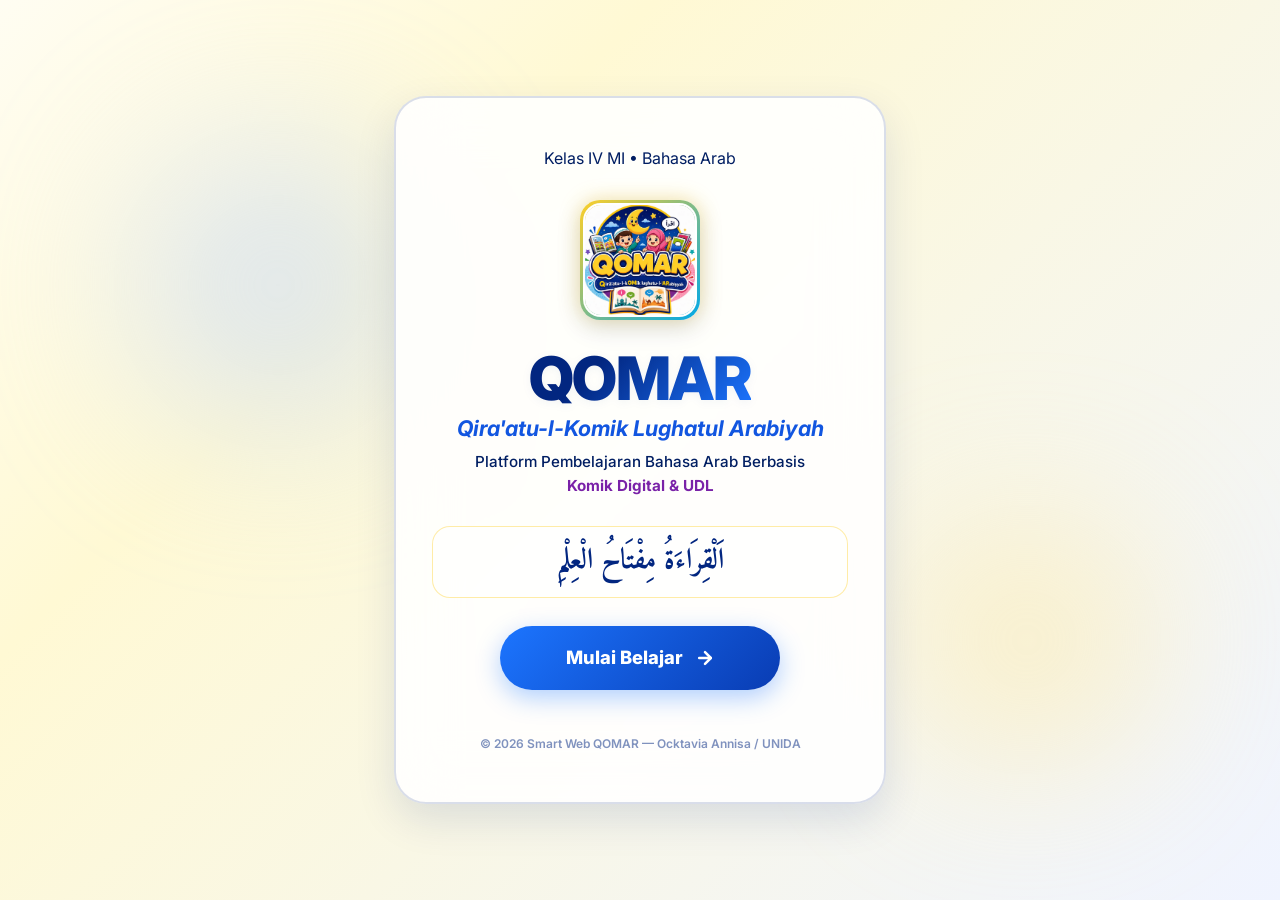
==== index.html @ 44552ad8 "Initial commit of QOMAR learning platform" ====
<!DOCTYPE html>
<html lang="id">
<head>
    <meta charset="UTF-8">
    <meta name="viewport" content="width=device-width, initial-scale=1.0">
    <title>QOMAR - Pembelajaran Bahasa Arab Berbasis Komik Digital</title>
    <meta name="description" content="QOMAR (Qira'atu-l-Komik Lughatul Arabiyah) adalah platform pembelajaran Bahasa Arab berbasis komik digital interaktif untuk siswa kelas IV Madrasah Ibtidaiyah (MI) dengan pendekatan Universal Design for Learning (UDL).">
    
    <!-- Google Fonts: Inter (Latin) & Amiri (Arabic) -->
    <link rel="preconnect" href="https://fonts.googleapis.com">
    <link rel="preconnect" href="https://fonts.gstatic.com" crossorigin>
    <link href="https://fonts.googleapis.com/css2?family=Amiri:ital,wght@0,400;0,700;1,400;1,700&family=Inter:wght@300;400;500;600;700;800&display=swap" rel="stylesheet">

    <!-- Link CSS Utama -->
    <link rel="stylesheet" href="css/common.css">
    <link rel="stylesheet" href="css/welcome.css">
</head>
<body class="bg-pattern welcome-body">

    <!-- Animated Background Blobs -->
    <div class="welcome-blob welcome-blob-1" aria-hidden="true"></div>
    <div class="welcome-blob welcome-blob-2" aria-hidden="true"></div>
    <div class="welcome-blob welcome-blob-3" aria-hidden="true"></div>

    <main class="welcome-container">
        <header id="welcome-card" class="welcome-card glass-card-strong animate-fade-in-up">
            
            <!-- Top Badge -->
            <div class="top-badge-container animate-fade-in">
                <span class="top-badge">Kelas IV MI • Bahasa Arab</span>
            </div>

            <!-- Floating Logo Ring -->
            <div id="logo-outer" class="welcome-logo-outer">
                <div class="welcome-logo-inner">
                    <img src="Public/Image/logo.webp" alt="Logo QOMAR" class="welcome-logo-img">
                </div>
            </div>

            <!-- Welcome Header Info -->
            <div class="welcome-header">
                <h1 class="welcome-title-large">QOMAR</h1>
                <h2 class="welcome-subtitle-large">Qira'atu-l-Komik Lughatul Arabiyah</h2>
                <p class="welcome-desc-large">Platform Pembelajaran Bahasa Arab Berbasis <span>Komik Digital & UDL</span></p>
            </div>

            <!-- Arabic Motto Card -->
            <div class="welcome-motto">
                <div class="welcome-arabic-quote" lang="ar">اَلْقِرَاءَةُ مِفْتَاحُ الْعِلْمِ</div>
            </div>

            <!-- Enter CTA Button -->
            <div class="welcome-action-area">
                <a href="Public/Page/dashboard.html" id="btn-start-learning" class="welcome-btn">
                    <span>Mulai Belajar</span>
                    <svg class="welcome-btn-icon" viewBox="0 0 24 24" fill="none" stroke="currentColor" stroke-width="3" stroke-linecap="round" stroke-linejoin="round">
                        <line x1="5" y1="12" x2="19" y2="12"></line>
                        <polyline points="12 5 19 12 12 19"></polyline>
                    </svg>
                </a>
            </div>

            <!-- Footer Badge -->
            <footer class="welcome-footer-info">
                &copy; 2026 Smart Web QOMAR — Ocktavia Annisa / UNIDA
            </footer>
        </header>
    </main>

    <!-- UDL Settings persistence synchronizer -->
    <script>
        document.addEventListener('DOMContentLoaded', () => {
            // Sinkronisasi UDL preference secara global agar halaman pembuka menyesuaikan pilihan user
            const scale = localStorage.getItem('fontScale') || '100';
            const savedDyslexia = localStorage.getItem('dyslexiaMode');
            
            document.documentElement.className = `font-scale-${scale}`;
            if (savedDyslexia === 'true') {
                document.body.classList.add('dyslexia-mode');
            }
        });
    </script>
</body>
</html>
---- css/common.css ----
/* ==========================================================================
   Core Design System & Shared Styles (common.css) - QOMAR Project
   ========================================================================== */

:root {
  /* ===== Color Palette: Extracted from QOMAR Logo ===== */
  --color-cream-50: #FFFDF2;
  --color-cream-100: #FFF9D4;
  --color-cream-200: #FFEAA2;
  --color-cream-300: #FAD15B;
  --color-cream-400: #E6B525;

  --color-blue-50: #F0F4FF;
  --color-blue-100: #E5EEFF;
  --color-blue-200: #C1D5FE;
  --color-blue-300: #8EB3FD;
  --color-blue-400: #00A8E8;
  --color-blue-500: #1C75FF;
  --color-blue-600: #1256E0;
  --color-blue-700: #093CB3;
  --color-blue-800: #022680; /* Logo Deep Blue */
  --color-blue-900: #011E62; /* Very Dark Blue for text */

  /* Logo accents */
  --color-pink-500: #E2528C; /* Hijab Pink */
  --color-teal-500: #139C80; /* Shirt Teal */
  --color-purple-500: #7A22A8; /* Ornate Purple */
  --color-gold-400: #FFCF27; /* Title Yellow */

  --color-green-400: #4CAF50;
  --color-green-500: #388E3C;
  --color-red-400: #EF5350;
  --color-red-500: #D32F2F;

  /* ===== Fonts ===== */
  --font-sans: 'Inter', system-ui, -apple-system, sans-serif;
  --font-arabic: 'Amiri', "Traditional Arabic", serif;
  --font-dyslexia: "OpenDyslexic", "Comic Sans MS", sans-serif;

  /* ===== Shadows & Spacing ===== */
  --shadow-soft: 0 2px 15px rgba(2, 38, 128, 0.08);
  --shadow-card: 0 4px 24px rgba(2, 38, 128, 0.12);
  --shadow-elevated: 0 8px 40px rgba(2, 38, 128, 0.16);
  --shadow-glow: 0 0 20px rgba(255, 207, 39, 0.4);
  
  --radius-xl: 1rem;
  --radius-2xl: 1.25rem;
  --radius-3xl: 1.5rem;
  
  --ease-spring: cubic-bezier(0.34, 1.56, 0.64, 1);
}

/* @font-face for OpenDyslexic (copied to Public/fonts/) */
@font-face {
  font-family: 'OpenDyslexic';
  src: url('../Public/fonts/OpenDyslexic-Regular.woff2') format('woff2'),
       url('../Public/fonts/OpenDyslexic-Regular.woff') format('woff');
  font-weight: normal;
  font-style: normal;
}

/* ===== Base Styles ===== */
* {
  box-sizing: border-box;
  margin: 0;
  padding: 0;
}

body {
  font-family: var(--font-sans);
  background: linear-gradient(135deg, var(--color-cream-50) 0%, var(--color-cream-100) 50%, var(--color-blue-50) 100%);
  color: var(--color-blue-900);
  min-height: 100vh;
  line-height: 1.6;
  display: flex;
  flex-direction: column;
}

/* Base class for decorative pattern in background */
.bg-pattern {
  background-image:
    radial-gradient(circle at 20% 80%, rgba(18, 86, 224, 0.04) 0%, transparent 50%),
    radial-gradient(circle at 80% 20%, rgba(255, 207, 39, 0.06) 0%, transparent 50%);
  background-attachment: fixed;
}

.container {
  max-width: 1200px;
  margin: 0 auto;
  padding: 0 1rem;
}

/* ===== Glassmorphism Cards ===== */
.glass-card {
  background: rgba(255, 255, 255, 0.75);
  backdrop-filter: blur(20px);
  -webkit-backdrop-filter: blur(20px);
  border: 2.5px solid rgba(2, 38, 128, 0.15);
  box-shadow: var(--shadow-card);
}

.glass-card-strong {
  background: rgba(255, 255, 255, 0.88);
  backdrop-filter: blur(30px);
  -webkit-backdrop-filter: blur(30px);
  border: 2.5px solid rgba(2, 38, 128, 0.25);
  box-shadow: var(--shadow-elevated);
}

/* ===== Accessibility Font Zoom Helpers ===== */
.font-scale-100 .slide-card-container { font-size: 100% !important; }
.font-scale-110 .slide-card-container { font-size: 110% !important; }
.font-scale-120 .slide-card-container { font-size: 120% !important; }
.font-scale-130 .slide-card-container { font-size: 130% !important; }
.font-scale-140 .slide-card-container { font-size: 140% !important; }
.font-scale-150 .slide-card-container { font-size: 150% !important; }
.font-scale-160 .slide-card-container { font-size: 160% !important; }

/* Font size overrides for arabic text when scaled */
.font-scale-100 .block-arabic { font-size: 1.5em; }
.font-scale-110 .block-arabic { font-size: 1.55em; }
.font-scale-120 .block-arabic { font-size: 1.6em; }
.font-scale-130 .block-arabic { font-size: 1.65em; }
.font-scale-140 .block-arabic { font-size: 1.7em; }
.font-scale-150 .block-arabic { font-size: 1.75em; }
.font-scale-160 .block-arabic { font-size: 1.8em; }

/* ===== Dyslexia Mode Overrides ===== */
body.dyslexia-mode {
  font-family: var(--font-dyslexia) !important;
  letter-spacing: 0.05em;
  word-spacing: 0.12em;
}

body.dyslexia-mode * {
  font-family: inherit !important;
  line-height: 1.8 !important;
}

body.dyslexia-mode [lang="ar"],
body.dyslexia-mode .arabic-text {
  font-family: var(--font-arabic) !important;
}

/* ===== CSS Keyframes Animations ===== */
@keyframes fadeIn {
  from { opacity: 0; }
  to { opacity: 1; }
}

@keyframes slideInRight {
  from {
    opacity: 0;
    transform: translateX(20px);
  }
  to {
    opacity: 1;
    transform: translateX(0);
  }
}

@keyframes slideInLeft {
  from {
    opacity: 0;
    transform: translateX(-20px);
  }
  to {
    opacity: 1;
    transform: translateX(0);
  }
}

@keyframes float {
  0%, 100% { transform: translateY(0); }
  50% { transform: translateY(-8px); }
}

@keyframes pulse-soft {
  0%, 100% { opacity: 1; }
  50% { opacity: 0.65; }
}

@keyframes fade-in-up {
  from {
    opacity: 0;
    transform: translateY(12px);
  }
  to {
    opacity: 1;
    transform: translateY(0);
  }
}

@keyframes pulseGlow {
  0% { box-shadow: 0 0 0 0 rgba(2, 38, 128, 0.3); }
  70% { box-shadow: 0 0 0 10px rgba(2, 38, 128, 0); }
  100% { box-shadow: 0 0 0 0 rgba(2, 38, 128, 0); }
}

@keyframes fadeInUp {
  from {
    opacity: 0;
    transform: translateY(20px);
  }
  to {
    opacity: 1;
    transform: translateY(0);
  }
}

@keyframes popoverShow {
  from {
    opacity: 0;
    transform: scale(0.9) translateY(-10px);
  }
  to {
    opacity: 1;
    transform: scale(1) translateY(0);
  }
}

/* Animation classes */
.animate-fade-in {
  animation: fadeIn 0.4s ease-out both;
}

.animate-slide-right {
  animation: slideInRight 0.4s ease-out both;
}

.animate-slide-left {
  animation: slideInLeft 0.4s ease-out both;
}

.animate-float {
  animation: float 2.5s ease-in-out infinite;
}

.animate-pulse-soft {
  animation: pulse-soft 2s ease-in-out infinite;
}

.animate-fade-in-up {
  animation: fade-in-up 0.5s ease-out both;
}

.animate-pulse-glow {
  animation: pulseGlow 2s infinite;
}

/* ===== Shared Navigation Elements ===== */
.back-link {
  display: flex;
  align-items: center;
  gap: 0.375rem;
  color: var(--color-blue-500);
  text-decoration: none;
  font-size: 0.875rem;
  font-weight: 600;
  transition: color 0.2s, transform 0.2s;
}

.back-link:hover {
  color: var(--color-blue-700);
  transform: translateX(-2px);
}

.chevron-icon {
  width: 1.25rem;
  height: 1.25rem;
  flex-shrink: 0;
}
---- css/welcome.css ----
/* ==========================================================================
   Welcome Screen Styles (welcome.css) - QOMAR Project
   ========================================================================== */

.welcome-body {
  background: linear-gradient(135deg, var(--color-cream-50) 0%, var(--color-cream-100) 30%, var(--color-blue-50) 100%);
  min-height: 100vh;
  display: flex;
  align-items: center;
  justify-content: center;
  overflow-x: hidden;
  position: relative;
}

/* Background Animated Blobs for Premium Depth */
.welcome-blob {
  position: absolute;
  border-radius: 50%;
  filter: blur(80px);
  z-index: 1;
  opacity: 0.5;
  animation: blob-float 10s ease-in-out infinite alternate;
}

.welcome-blob-1 {
  width: 300px;
  height: 300px;
  background: var(--color-blue-200);
  top: 15%;
  left: 10%;
  animation-delay: 0s;
}

.welcome-blob-2 {
  width: 250px;
  height: 250px;
  background: var(--color-cream-200);
  bottom: 15%;
  right: 10%;
  animation-delay: 2s;
}

.welcome-blob-3 {
  width: 200px;
  height: 200px;
  background: var(--color-pink-50);
  top: 60%;
  left: 75%;
  animation-delay: 4s;
}

@keyframes blob-float {
  0% {
    transform: translate(0, 0) scale(1);
  }
  100% {
    transform: translate(30px, -40px) scale(1.15);
  }
}

/* Main Container */
.welcome-container {
  position: relative;
  z-index: 10;
  width: 100%;
  max-width: 540px;
  padding: 1.5rem;
  box-sizing: border-box;
}

/* Glassmorphic Welcome Card */
.welcome-card {
  padding: 3rem 2.25rem;
  border-radius: 32px;
  text-align: center;
  display: flex;
  flex-direction: column;
  align-items: center;
  gap: 1.75rem;
  border: 2px solid rgba(2, 38, 128, 0.15);
  box-shadow: 0 16px 40px rgba(2, 38, 128, 0.12);
  transition: transform 0.4s var(--ease-spring), box-shadow 0.4s;
}

.welcome-card:hover {
  transform: translateY(-4px);
  box-shadow: 0 24px 48px rgba(2, 38, 128, 0.16);
  border-color: rgba(2, 38, 128, 0.25);
}

/* Floating Logo Ring */
.welcome-logo-outer {
  width: 120px;
  height: 120px;
  border-radius: 20px;
  background: linear-gradient(135deg, var(--color-gold-400) 0%, var(--color-blue-400) 100%);
  padding: 3px;
  box-shadow: 0 8px 24px rgba(2, 38, 128, 0.15), var(--shadow-glow);
  display: flex;
  align-items: center;
  justify-content: center;
  position: relative;
  animation: logo-wiggle 6s ease-in-out infinite alternate;
}

.welcome-logo-inner {
  width: 100%;
  height: 100%;
  border-radius: 18px;
  background: white;
  overflow: hidden;
  display: flex;
  align-items: center;
  justify-content: center;
  border: 2px solid white;
}

.welcome-logo-img {
  width: 105%;
  height: 105%;
  object-fit: cover;
}

@keyframes logo-wiggle {
  0% {
    transform: translateY(0) rotate(0deg);
  }
  50% {
    transform: translateY(-8px) rotate(3deg);
  }
  100% {
    transform: translateY(2px) rotate(-3deg);
  }
}

/* Header Text */
.welcome-header {
  display: flex;
  flex-direction: column;
  align-items: center;
  gap: 0.5rem;
}

.welcome-title-large {
  font-size: 3.75rem;
  font-weight: 850;
  color: var(--color-blue-800);
  letter-spacing: -1.5px;
  line-height: 1;
  margin: 0;
  background: linear-gradient(135deg, var(--color-blue-800) 30%, var(--color-blue-500) 100%);
  -webkit-background-clip: text;
  -webkit-text-fill-color: transparent;
  filter: drop-shadow(0 2px 4px rgba(2, 38, 128, 0.05));
}

.welcome-subtitle-large {
  font-size: 1.35rem;
  font-weight: 700;
  color: var(--color-blue-600);
  font-style: italic;
  line-height: 1.2;
  margin: 0;
}

.welcome-desc-large {
  font-size: 0.95rem;
  color: var(--color-blue-900);
  font-weight: 500;
  margin: 0;
  max-width: 360px;
}

.welcome-desc-large span {
  font-weight: 700;
  color: var(--color-purple-500);
}

/* Motto / Quote */
.welcome-motto {
  width: 100%;
  padding: 1rem;
  background: rgba(255, 255, 255, 0.5);
  border-radius: 18px;
  border: 1px solid rgba(255, 207, 39, 0.4);
}

.welcome-arabic-quote {
  font-family: var(--font-arabic);
  font-size: 1.8rem;
  font-weight: 700;
  color: var(--color-blue-800);
  direction: rtl;
  line-height: 1.3;
}

/* CTA Button */
.welcome-action-area {
  width: 100%;
  display: flex;
  flex-direction: column;
  align-items: center;
}

.welcome-btn {
  display: inline-flex;
  align-items: center;
  justify-content: center;
  gap: 0.75rem;
  width: 100%;
  max-width: 280px;
  padding: 1.1rem 2.25rem;
  background: linear-gradient(135deg, var(--color-blue-500) 0%, var(--color-blue-700) 100%);
  color: white;
  text-decoration: none;
  font-size: 1.15rem;
  font-weight: 800;
  border-radius: 50px;
  box-shadow: 0 8px 24px rgba(28, 117, 255, 0.35);
  transition: all 0.3s var(--ease-spring);
  position: relative;
  overflow: hidden;
  border: none;
  cursor: pointer;
}

.welcome-btn::before {
  content: '';
  position: absolute;
  top: 0;
  left: 0;
  width: 100%;
  height: 100%;
  background: linear-gradient(to right, transparent, rgba(255, 255, 255, 0.2), transparent);
  transform: translateX(-100%);
  transition: transform 0.6s ease;
}

.welcome-btn:hover {
  transform: translateY(-4px) scale(1.03);
  box-shadow: 0 12px 30px rgba(28, 117, 255, 0.5), var(--shadow-glow);
}

.welcome-btn:hover::before {
  transform: translateX(100%);
}

.welcome-btn:active {
  transform: translateY(-1px) scale(1.01);
  box-shadow: 0 6px 16px rgba(28, 117, 255, 0.35);
}

.welcome-btn-icon {
  width: 20px;
  height: 20px;
  transition: transform 0.3s var(--ease-spring);
}

.welcome-btn:hover .welcome-btn-icon {
  transform: translateX(5px);
}

/* Footer Section inside welcome container */
.welcome-footer-info {
  margin-top: 1rem;
  font-size: 0.75rem;
  color: rgba(2, 38, 128, 0.5);
  font-weight: 600;
}

/* Responsive adjustment */
@media (max-width: 480px) {
  .welcome-card {
    padding: 2.5rem 1.5rem;
    gap: 1.5rem;
  }
  .welcome-title-large {
    font-size: 3rem;
  }
  .welcome-subtitle-large {
    font-size: 1.15rem;
  }
  .welcome-arabic-quote {
    font-size: 1.5rem;
  }
}
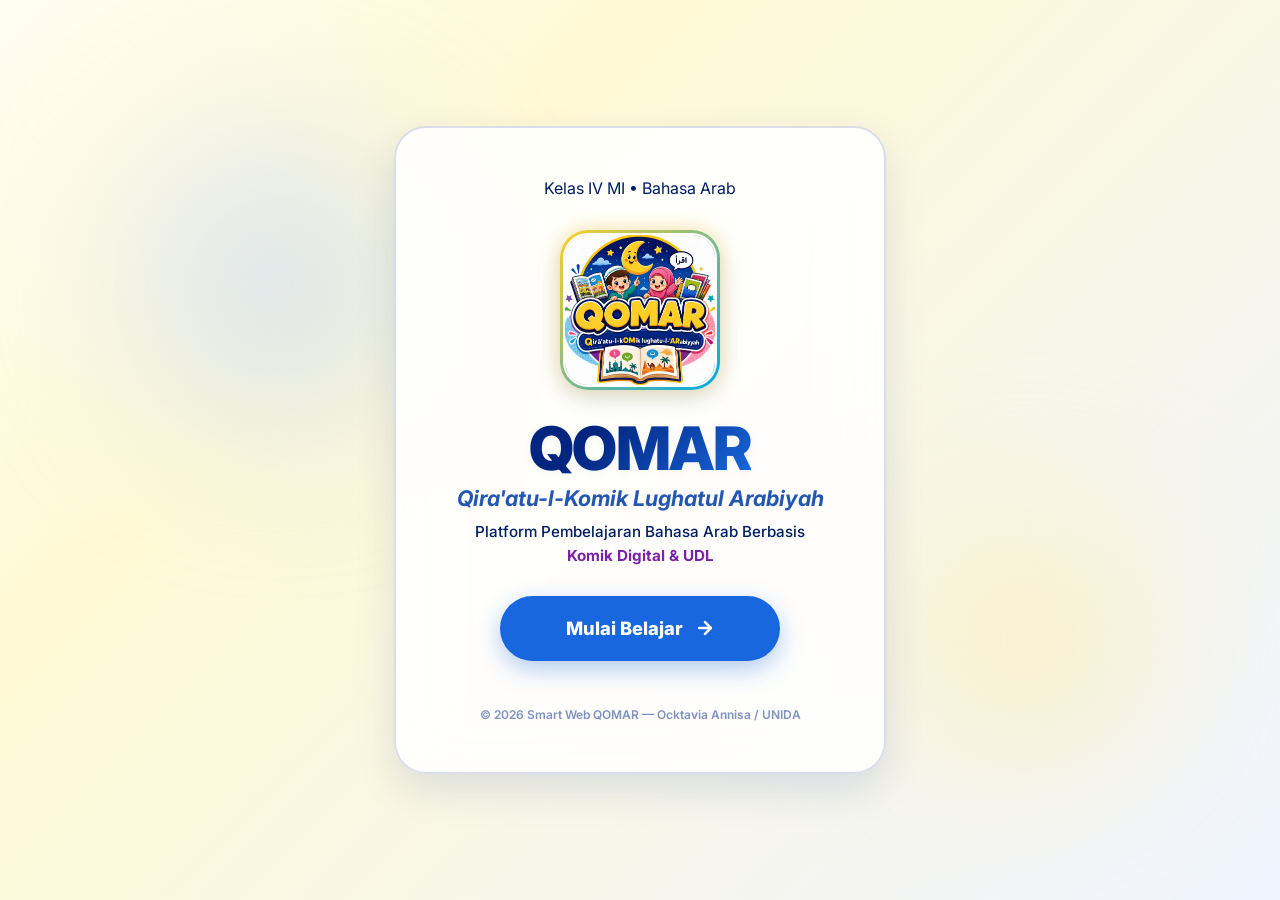
==== commit a57153eb: "Menghapus teks Arab motto dari halaman welcome" ====
--- a/index.html
+++ b/index.html
@@ -1,20 +1,25 @@
 <!DOCTYPE html>
 <html lang="id">
+
 <head>
     <meta charset="UTF-8">
     <meta name="viewport" content="width=device-width, initial-scale=1.0">
     <title>QOMAR - Pembelajaran Bahasa Arab Berbasis Komik Digital</title>
-    <meta name="description" content="QOMAR (Qira'atu-l-Komik Lughatul Arabiyah) adalah platform pembelajaran Bahasa Arab berbasis komik digital interaktif untuk siswa kelas IV Madrasah Ibtidaiyah (MI) dengan pendekatan Universal Design for Learning (UDL).">
-    
+    <meta name="description"
+        content="QOMAR (Qira'atu-l-Komik Lughatul Arabiyah) adalah platform pembelajaran Bahasa Arab berbasis komik digital interaktif untuk siswa kelas IV Madrasah Ibtidaiyah (MI) dengan pendekatan Universal Design for Learning (UDL).">
+
     <!-- Google Fonts: Inter (Latin) & Amiri (Arabic) -->
     <link rel="preconnect" href="https://fonts.googleapis.com">
     <link rel="preconnect" href="https://fonts.gstatic.com" crossorigin>
-    <link href="https://fonts.googleapis.com/css2?family=Amiri:ital,wght@0,400;0,700;1,400;1,700&family=Inter:wght@300;400;500;600;700;800&display=swap" rel="stylesheet">
+    <link
+        href="https://fonts.googleapis.com/css2?family=Amiri:ital,wght@0,400;0,700;1,400;1,700&family=Inter:wght@300;400;500;600;700;800&display=swap"
+        rel="stylesheet">
 
     <!-- Link CSS Utama -->
     <link rel="stylesheet" href="css/common.css">
     <link rel="stylesheet" href="css/welcome.css">
 </head>
+
 <body class="bg-pattern welcome-body">
 
     <!-- Animated Background Blobs -->
@@ -24,7 +29,7 @@
 
     <main class="welcome-container">
         <header id="welcome-card" class="welcome-card glass-card-strong animate-fade-in-up">
-            
+
             <!-- Top Badge -->
             <div class="top-badge-container animate-fade-in">
                 <span class="top-badge">Kelas IV MI • Bahasa Arab</span>
@@ -41,19 +46,16 @@
             <div class="welcome-header">
                 <h1 class="welcome-title-large">QOMAR</h1>
                 <h2 class="welcome-subtitle-large">Qira'atu-l-Komik Lughatul Arabiyah</h2>
-                <p class="welcome-desc-large">Platform Pembelajaran Bahasa Arab Berbasis <span>Komik Digital & UDL</span></p>
-            </div>
-
-            <!-- Arabic Motto Card -->
-            <div class="welcome-motto">
-                <div class="welcome-arabic-quote" lang="ar">اَلْقِرَاءَةُ مِفْتَاحُ الْعِلْمِ</div>
+                <p class="welcome-desc-large">Platform Pembelajaran Bahasa Arab Berbasis <span>Komik Digital &
+                        UDL</span></p>
             </div>
 
             <!-- Enter CTA Button -->
             <div class="welcome-action-area">
                 <a href="Public/Page/dashboard.html" id="btn-start-learning" class="welcome-btn">
                     <span>Mulai Belajar</span>
-                    <svg class="welcome-btn-icon" viewBox="0 0 24 24" fill="none" stroke="currentColor" stroke-width="3" stroke-linecap="round" stroke-linejoin="round">
+                    <svg class="welcome-btn-icon" viewBox="0 0 24 24" fill="none" stroke="currentColor" stroke-width="3"
+                        stroke-linecap="round" stroke-linejoin="round">
                         <line x1="5" y1="12" x2="19" y2="12"></line>
                         <polyline points="12 5 19 12 12 19"></polyline>
                     </svg>
@@ -73,7 +75,7 @@
             // Sinkronisasi UDL preference secara global agar halaman pembuka menyesuaikan pilihan user
             const scale = localStorage.getItem('fontScale') || '100';
             const savedDyslexia = localStorage.getItem('dyslexiaMode');
-            
+
             document.documentElement.className = `font-scale-${scale}`;
             if (savedDyslexia === 'true') {
                 document.body.classList.add('dyslexia-mode');
@@ -81,4 +83,5 @@
         });
     </script>
 </body>
-</html>
+
+</html>
--- a/css/common.css
+++ b/css/common.css
@@ -15,17 +15,23 @@
   --color-blue-200: #C1D5FE;
   --color-blue-300: #8EB3FD;
   --color-blue-400: #00A8E8;
-  --color-blue-500: #1C75FF;
-  --color-blue-600: #1256E0;
-  --color-blue-700: #093CB3;
-  --color-blue-800: #022680; /* Logo Deep Blue */
-  --color-blue-900: #011E62; /* Very Dark Blue for text */
+  --color-blue-500: #1967de;
+  --color-blue-600: #2457b3;
+  --color-blue-700: #1a4da6;
+  --color-blue-800: #022680;
+  /* Logo Deep Blue */
+  --color-blue-900: #011E62;
+  /* Very Dark Blue for text */
 
   /* Logo accents */
-  --color-pink-500: #E2528C; /* Hijab Pink */
-  --color-teal-500: #139C80; /* Shirt Teal */
-  --color-purple-500: #7A22A8; /* Ornate Purple */
-  --color-gold-400: #FFCF27; /* Title Yellow */
+  --color-pink-500: #E2528C;
+  /* Hijab Pink */
+  --color-teal-500: #139C80;
+  /* Shirt Teal */
+  --color-purple-500: #7A22A8;
+  /* Ornate Purple */
+  --color-gold-400: #FFCF27;
+  /* Title Yellow */
 
   --color-green-400: #4CAF50;
   --color-green-500: #388E3C;
@@ -42,11 +48,11 @@
   --shadow-card: 0 4px 24px rgba(2, 38, 128, 0.12);
   --shadow-elevated: 0 8px 40px rgba(2, 38, 128, 0.16);
   --shadow-glow: 0 0 20px rgba(255, 207, 39, 0.4);
-  
+
   --radius-xl: 1rem;
   --radius-2xl: 1.25rem;
   --radius-3xl: 1.5rem;
-  
+
   --ease-spring: cubic-bezier(0.34, 1.56, 0.64, 1);
 }
 
@@ -54,12 +60,16 @@
 @font-face {
   font-family: 'OpenDyslexic';
   src: url('../Public/fonts/OpenDyslexic-Regular.woff2') format('woff2'),
-       url('../Public/fonts/OpenDyslexic-Regular.woff') format('woff');
+    url('../Public/fonts/OpenDyslexic-Regular.woff') format('woff');
   font-weight: normal;
   font-style: normal;
 }
 
 /* ===== Base Styles ===== */
+[lang="ar"], .arabic-text {
+  font-family: var(--font-arabic);
+}
+
 * {
   box-sizing: border-box;
   margin: 0;
@@ -108,22 +118,62 @@
 }
 
 /* ===== Accessibility Font Zoom Helpers ===== */
-.font-scale-100 .slide-card-container { font-size: 100% !important; }
-.font-scale-110 .slide-card-container { font-size: 110% !important; }
-.font-scale-120 .slide-card-container { font-size: 120% !important; }
-.font-scale-130 .slide-card-container { font-size: 130% !important; }
-.font-scale-140 .slide-card-container { font-size: 140% !important; }
-.font-scale-150 .slide-card-container { font-size: 150% !important; }
-.font-scale-160 .slide-card-container { font-size: 160% !important; }
+.font-scale-100 .slide-card-container {
+  font-size: 100% !important;
+}
+
+.font-scale-110 .slide-card-container {
+  font-size: 110% !important;
+}
+
+.font-scale-120 .slide-card-container {
+  font-size: 120% !important;
+}
+
+.font-scale-130 .slide-card-container {
+  font-size: 130% !important;
+}
+
+.font-scale-140 .slide-card-container {
+  font-size: 140% !important;
+}
+
+.font-scale-150 .slide-card-container {
+  font-size: 150% !important;
+}
+
+.font-scale-160 .slide-card-container {
+  font-size: 160% !important;
+}
 
 /* Font size overrides for arabic text when scaled */
-.font-scale-100 .block-arabic { font-size: 1.5em; }
-.font-scale-110 .block-arabic { font-size: 1.55em; }
-.font-scale-120 .block-arabic { font-size: 1.6em; }
-.font-scale-130 .block-arabic { font-size: 1.65em; }
-.font-scale-140 .block-arabic { font-size: 1.7em; }
-.font-scale-150 .block-arabic { font-size: 1.75em; }
-.font-scale-160 .block-arabic { font-size: 1.8em; }
+.font-scale-100 .block-arabic {
+  font-size: 1.5em;
+}
+
+.font-scale-110 .block-arabic {
+  font-size: 1.55em;
+}
+
+.font-scale-120 .block-arabic {
+  font-size: 1.6em;
+}
+
+.font-scale-130 .block-arabic {
+  font-size: 1.65em;
+}
+
+.font-scale-140 .block-arabic {
+  font-size: 1.7em;
+}
+
+.font-scale-150 .block-arabic {
+  font-size: 1.75em;
+}
+
+.font-scale-160 .block-arabic {
+  font-size: 1.8em;
+}
 
 /* ===== Dyslexia Mode Overrides ===== */
 body.dyslexia-mode {
@@ -144,8 +194,13 @@
 
 /* ===== CSS Keyframes Animations ===== */
 @keyframes fadeIn {
-  from { opacity: 0; }
-  to { opacity: 1; }
+  from {
+    opacity: 0;
+  }
+
+  to {
+    opacity: 1;
+  }
 }
 
 @keyframes slideInRight {
@@ -153,6 +208,7 @@
     opacity: 0;
     transform: translateX(20px);
   }
+
   to {
     opacity: 1;
     transform: translateX(0);
@@ -164,6 +220,7 @@
     opacity: 0;
     transform: translateX(-20px);
   }
+
   to {
     opacity: 1;
     transform: translateX(0);
@@ -171,13 +228,27 @@
 }
 
 @keyframes float {
-  0%, 100% { transform: translateY(0); }
-  50% { transform: translateY(-8px); }
+
+  0%,
+  100% {
+    transform: translateY(0);
+  }
+
+  50% {
+    transform: translateY(-8px);
+  }
 }
 
 @keyframes pulse-soft {
-  0%, 100% { opacity: 1; }
-  50% { opacity: 0.65; }
+
+  0%,
+  100% {
+    opacity: 1;
+  }
+
+  50% {
+    opacity: 0.65;
+  }
 }
 
 @keyframes fade-in-up {
@@ -185,6 +256,7 @@
     opacity: 0;
     transform: translateY(12px);
   }
+
   to {
     opacity: 1;
     transform: translateY(0);
@@ -192,9 +264,17 @@
 }
 
 @keyframes pulseGlow {
-  0% { box-shadow: 0 0 0 0 rgba(2, 38, 128, 0.3); }
-  70% { box-shadow: 0 0 0 10px rgba(2, 38, 128, 0); }
-  100% { box-shadow: 0 0 0 0 rgba(2, 38, 128, 0); }
+  0% {
+    box-shadow: 0 0 0 0 rgba(2, 38, 128, 0.3);
+  }
+
+  70% {
+    box-shadow: 0 0 0 10px rgba(2, 38, 128, 0);
+  }
+
+  100% {
+    box-shadow: 0 0 0 0 rgba(2, 38, 128, 0);
+  }
 }
 
 @keyframes fadeInUp {
@@ -202,6 +282,7 @@
     opacity: 0;
     transform: translateY(20px);
   }
+
   to {
     opacity: 1;
     transform: translateY(0);
@@ -213,6 +294,7 @@
     opacity: 0;
     transform: scale(0.9) translateY(-10px);
   }
+
   to {
     opacity: 1;
     transform: scale(1) translateY(0);
@@ -270,3 +352,183 @@
   height: 1.25rem;
   flex-shrink: 0;
 }
+
+/* ===== Main Header & UDL Toolbar (Mobile First) ===== */
+.main-header {
+  position: sticky;
+  top: 0;
+  z-index: 100;
+  width: 100%;
+  padding: 0.5rem 0;
+  border-top: none;
+  border-left: none;
+  border-right: none;
+  border-radius: 0 0 var(--radius-xl) var(--radius-xl);
+  margin-bottom: 1.25rem;
+}
+
+.header-container {
+  display: flex;
+  flex-flow: row wrap;
+  align-items: center;
+  justify-content: space-between;
+  gap: 0.5rem;
+  padding: 0.25rem 0.75rem;
+}
+
+.header-left, .header-right {
+  display: flex;
+  align-items: center;
+}
+
+.header-left {
+  order: 1;
+  flex: 1 1 auto;
+  justify-content: flex-start;
+}
+
+.header-center {
+  order: 3;
+  flex: 1 0 100%; /* forces center title to wrap to a new line on small mobile */
+  display: flex;
+  justify-content: center;
+  align-items: center;
+  margin-top: 0.25rem;
+}
+
+.header-title {
+  font-family: var(--font-sans);
+  font-weight: 800;
+  font-size: 1.1rem;
+  color: var(--color-blue-800);
+  letter-spacing: 0.5px;
+}
+
+.header-right {
+  order: 2;
+  flex: 0 0 auto;
+  justify-content: flex-end;
+}
+
+/* UDL Toolbar */
+.udl-toolbar {
+  display: flex;
+  align-items: center;
+  background: rgba(2, 38, 128, 0.05);
+  border: 1px solid rgba(2, 38, 128, 0.1);
+  padding: 0.2rem 0.4rem;
+  border-radius: 50px;
+  gap: 0.35rem;
+}
+
+.udl-btn {
+  background: transparent;
+  border: none;
+  color: var(--color-blue-800);
+  font-family: var(--font-sans);
+  font-size: 0.8rem;
+  font-weight: 700;
+  width: 2rem;
+  height: 2rem;
+  border-radius: 50%;
+  display: flex;
+  align-items: center;
+  justify-content: center;
+  cursor: pointer;
+  transition: all 0.2s var(--ease-spring);
+}
+
+.udl-btn:hover {
+  background: rgba(2, 38, 128, 0.08);
+  color: var(--color-blue-600);
+  transform: scale(1.05);
+}
+
+.udl-btn:active {
+  transform: scale(0.95);
+}
+
+.zoom-indicator {
+  font-size: 0.75rem;
+  font-weight: 700;
+  color: var(--color-blue-900);
+  min-width: 2.2rem;
+  text-align: center;
+}
+
+.udl-divider {
+  width: 1px;
+  height: 1rem;
+  background: rgba(2, 38, 128, 0.15);
+}
+
+.udl-btn.dyslexia-toggle {
+  width: auto;
+  padding: 0 0.5rem;
+  border-radius: 50px;
+  font-size: 0.7rem;
+  text-transform: uppercase;
+  letter-spacing: 0.5px;
+}
+
+.udl-btn.dyslexia-toggle.active {
+  background: var(--color-pink-500);
+  color: white;
+}
+
+/* Desktop Enhancements (641px and up) */
+@media (min-width: 641px) {
+  .main-header {
+    padding: 0.75rem 0;
+    margin-bottom: 2rem;
+  }
+
+  .header-container {
+    flex-flow: row nowrap;
+    gap: 1rem;
+    padding: 0;
+  }
+
+  .header-left {
+    flex: 1;
+  }
+
+  .header-center {
+    order: 2;
+    flex: 1;
+    margin-top: 0;
+  }
+
+  .header-title {
+    font-size: 1.25rem;
+  }
+
+  .header-right {
+    flex: 1;
+  }
+
+  .udl-toolbar {
+    padding: 0.25rem 0.5rem;
+    gap: 0.5rem;
+  }
+
+  .udl-btn {
+    width: 2.25rem;
+    height: 2.25rem;
+    font-size: 0.875rem;
+  }
+
+  .zoom-indicator {
+    font-size: 0.8rem;
+    min-width: 2.5rem;
+  }
+
+  .udl-divider {
+    height: 1.25rem;
+  }
+
+  .udl-btn.dyslexia-toggle {
+    padding: 0 0.75rem;
+    font-size: 0.75rem;
+  }
+}
--- a/css/welcome.css
+++ b/css/welcome.css
@@ -90,9 +90,9 @@
 
 /* Floating Logo Ring */
 .welcome-logo-outer {
-  width: 120px;
-  height: 120px;
-  border-radius: 20px;
+  width: 160px;
+  height: 160px;
+  border-radius: 28px;
   background: linear-gradient(135deg, var(--color-gold-400) 0%, var(--color-blue-400) 100%);
   padding: 3px;
   box-shadow: 0 8px 24px rgba(2, 38, 128, 0.15), var(--shadow-glow);
@@ -100,13 +100,12 @@
   align-items: center;
   justify-content: center;
   position: relative;
-  animation: logo-wiggle 6s ease-in-out infinite alternate;
 }
 
 .welcome-logo-inner {
   width: 100%;
   height: 100%;
-  border-radius: 18px;
+  border-radius: 25px;
   background: white;
   overflow: hidden;
   display: flex;
@@ -121,17 +120,6 @@
   object-fit: cover;
 }
 
-@keyframes logo-wiggle {
-  0% {
-    transform: translateY(0) rotate(0deg);
-  }
-  50% {
-    transform: translateY(-8px) rotate(3deg);
-  }
-  100% {
-    transform: translateY(2px) rotate(-3deg);
-  }
-}
 
 /* Header Text */
 .welcome-header {
@@ -150,6 +138,7 @@
   margin: 0;
   background: linear-gradient(135deg, var(--color-blue-800) 30%, var(--color-blue-500) 100%);
   -webkit-background-clip: text;
+  background-clip: text;
   -webkit-text-fill-color: transparent;
   filter: drop-shadow(0 2px 4px rgba(2, 38, 128, 0.05));
 }
@@ -210,13 +199,13 @@
   width: 100%;
   max-width: 280px;
   padding: 1.1rem 2.25rem;
-  background: linear-gradient(135deg, var(--color-blue-500) 0%, var(--color-blue-700) 100%);
+  background: var(--color-blue-500);
   color: white;
   text-decoration: none;
   font-size: 1.15rem;
   font-weight: 800;
   border-radius: 50px;
-  box-shadow: 0 8px 24px rgba(28, 117, 255, 0.35);
+  box-shadow: 0 8px 24px rgba(25, 103, 222, 0.35);
   transition: all 0.3s var(--ease-spring);
   position: relative;
   overflow: hidden;
@@ -238,7 +227,8 @@
 
 .welcome-btn:hover {
   transform: translateY(-4px) scale(1.03);
-  box-shadow: 0 12px 30px rgba(28, 117, 255, 0.5), var(--shadow-glow);
+  box-shadow: 0 12px 30px rgba(25, 103, 222, 0.5), var(--shadow-glow);
+  background: var(--color-blue-600);
 }
 
 .welcome-btn:hover::before {
@@ -247,7 +237,8 @@
 
 .welcome-btn:active {
   transform: translateY(-1px) scale(1.01);
-  box-shadow: 0 6px 16px rgba(28, 117, 255, 0.35);
+  box-shadow: 0 6px 16px rgba(25, 103, 222, 0.35);
+  background: var(--color-blue-700);
 }
 
 .welcome-btn-icon {
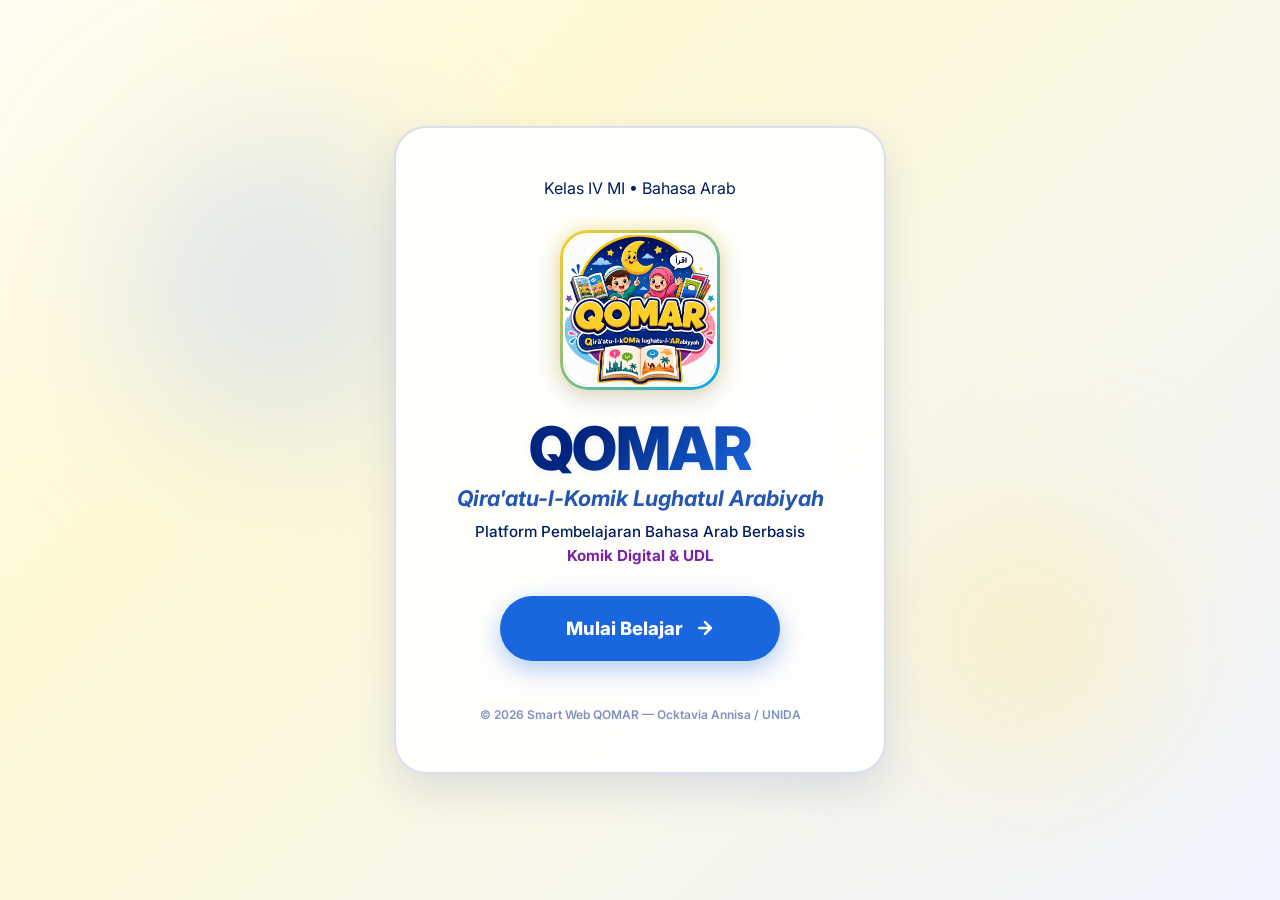
==== commit 1ca7026a: "perf: optimize web performance, asset preloading, FOUC prevention & GPU acceleration" ====
--- a/index.html
+++ b/index.html
@@ -14,6 +14,20 @@
     <link
         href="https://fonts.googleapis.com/css2?family=Amiri:ital,wght@0,400;0,700;1,400;1,700&family=Inter:wght@300;400;500;600;700;800&display=swap"
         rel="stylesheet">
+
+    <!-- Inline script to prevent FOUC for UDL accessibility preferences -->
+    <script>
+        (function() {
+            try {
+                var scale = localStorage.getItem('fontScale') || '100';
+                var savedDyslexia = localStorage.getItem('dyslexiaMode');
+                document.documentElement.classList.add('font-scale-' + scale);
+                if (savedDyslexia === 'true') {
+                    document.documentElement.classList.add('dyslexia-mode');
+                }
+            } catch (e) {}
+        })();
+    </script>
 
     <!-- Link CSS Utama -->
     <link rel="stylesheet" href="css/common.css">
@@ -38,7 +52,7 @@
             <!-- Floating Logo Ring -->
             <div id="logo-outer" class="welcome-logo-outer">
                 <div class="welcome-logo-inner">
-                    <img src="Public/Image/logo.webp" alt="Logo QOMAR" class="welcome-logo-img">
+                    <img src="Public/Image/logo.webp" alt="Logo QOMAR" class="welcome-logo-img" fetchpriority="high" decoding="async">
                 </div>
             </div>
 
@@ -69,10 +83,9 @@
         </header>
     </main>
 
-    <!-- UDL Settings persistence synchronizer -->
+    <!-- UDL Settings sync script -->
     <script>
         document.addEventListener('DOMContentLoaded', () => {
-            // Sinkronisasi UDL preference secara global agar halaman pembuka menyesuaikan pilihan user
             const scale = localStorage.getItem('fontScale') || '100';
             const savedDyslexia = localStorage.getItem('dyslexiaMode');
 
--- a/css/common.css
+++ b/css/common.css
@@ -65,6 +65,10 @@
   font-style: normal;
 }
 
+html {
+  scroll-behavior: smooth;
+}
+
 /* ===== Base Styles ===== */
 [lang="ar"], .arabic-text {
   font-family: var(--font-arabic);
@@ -107,6 +111,7 @@
   -webkit-backdrop-filter: blur(20px);
   border: 2.5px solid rgba(2, 38, 128, 0.15);
   box-shadow: var(--shadow-card);
+  transform: translateZ(0);
 }
 
 .glass-card-strong {
@@ -115,6 +120,7 @@
   -webkit-backdrop-filter: blur(30px);
   border: 2.5px solid rgba(2, 38, 128, 0.25);
   box-shadow: var(--shadow-elevated);
+  transform: translateZ(0);
 }
 
 /* ===== Accessibility Font Zoom Helpers ===== */
--- a/css/welcome.css
+++ b/css/welcome.css
@@ -19,6 +19,8 @@
   filter: blur(80px);
   z-index: 1;
   opacity: 0.5;
+  will-change: transform;
+  transform: translate3d(0, 0, 0);
   animation: blob-float 10s ease-in-out infinite alternate;
 }
 
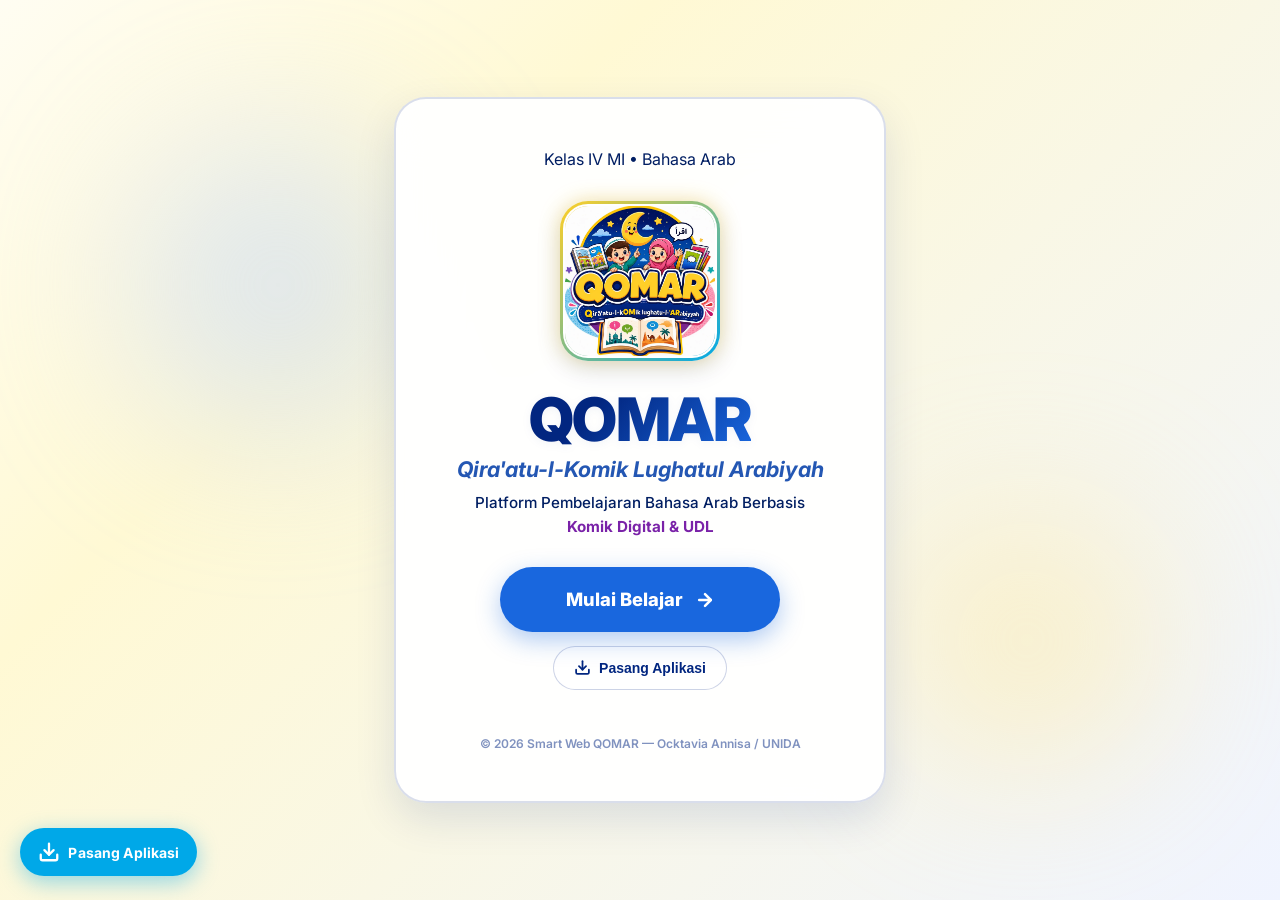
==== commit cce09b19: "feat(pwa): add Progressive Web App support with install FAB, service worker, and offline fallback" ====
--- a/index.html
+++ b/index.html
@@ -28,6 +28,15 @@
             } catch (e) {}
         })();
     </script>
+
+    <!-- PWA Settings -->
+    <meta name="theme-color" content="#00A8E8">
+    <meta name="mobile-web-app-capable" content="yes">
+    <meta name="apple-mobile-web-app-status-bar-style" content="default">
+    <meta name="apple-mobile-web-app-title" content="QOMAR">
+    <link rel="manifest" href="manifest.json">
+    <link rel="apple-touch-icon" href="icons/apple-touch-icon.png">
+    <link rel="icon" type="image/png" sizes="192x192" href="icons/icon-192x192.png">
 
     <!-- Link CSS Utama -->
     <link rel="stylesheet" href="css/common.css">
@@ -74,6 +83,14 @@
                         <polyline points="12 5 19 12 12 19"></polyline>
                     </svg>
                 </a>
+                <button type="button" class="btn-install-pwa-welcome" data-pwa-install aria-label="Pasang Aplikasi QOMAR di Perangkat">
+                    <svg width="17" height="17" viewBox="0 0 24 24" fill="none" stroke="currentColor" stroke-width="2.5" stroke-linecap="round" stroke-linejoin="round" aria-hidden="true">
+                        <path d="M21 15v4a2 2 0 0 1-2 2H5a2 2 0 0 1-2-2v-4"></path>
+                        <polyline points="7 10 12 15 17 10"></polyline>
+                        <line x1="12" y1="15" x2="12" y2="3"></line>
+                    </svg>
+                    <span>Pasang Aplikasi</span>
+                </button>
             </div>
 
             <!-- Footer Badge -->
@@ -95,6 +112,8 @@
             }
         });
     </script>
+    <!-- PWA Helper Script -->
+    <script src="js/pwa.js" defer></script>
 </body>
 
 </html>
--- a/css/common.css
+++ b/css/common.css
@@ -1,540 +1,809 @@
-/* ==========================================================================
-   Core Design System & Shared Styles (common.css) - QOMAR Project
-   ========================================================================== */
-
-:root {
-  /* ===== Color Palette: Extracted from QOMAR Logo ===== */
-  --color-cream-50: #FFFDF2;
-  --color-cream-100: #FFF9D4;
-  --color-cream-200: #FFEAA2;
-  --color-cream-300: #FAD15B;
-  --color-cream-400: #E6B525;
-
-  --color-blue-50: #F0F4FF;
-  --color-blue-100: #E5EEFF;
-  --color-blue-200: #C1D5FE;
-  --color-blue-300: #8EB3FD;
-  --color-blue-400: #00A8E8;
-  --color-blue-500: #1967de;
-  --color-blue-600: #2457b3;
-  --color-blue-700: #1a4da6;
-  --color-blue-800: #022680;
-  /* Logo Deep Blue */
-  --color-blue-900: #011E62;
-  /* Very Dark Blue for text */
-
-  /* Logo accents */
-  --color-pink-500: #E2528C;
-  /* Hijab Pink */
-  --color-teal-500: #139C80;
-  /* Shirt Teal */
-  --color-purple-500: #7A22A8;
-  /* Ornate Purple */
-  --color-gold-400: #FFCF27;
-  /* Title Yellow */
-
-  --color-green-400: #4CAF50;
-  --color-green-500: #388E3C;
-  --color-red-400: #EF5350;
-  --color-red-500: #D32F2F;
-
-  /* ===== Fonts ===== */
-  --font-sans: 'Inter', system-ui, -apple-system, sans-serif;
-  --font-arabic: 'Amiri', "Traditional Arabic", serif;
-  --font-dyslexia: "OpenDyslexic", "Comic Sans MS", sans-serif;
-
-  /* ===== Shadows & Spacing ===== */
-  --shadow-soft: 0 2px 15px rgba(2, 38, 128, 0.08);
-  --shadow-card: 0 4px 24px rgba(2, 38, 128, 0.12);
-  --shadow-elevated: 0 8px 40px rgba(2, 38, 128, 0.16);
-  --shadow-glow: 0 0 20px rgba(255, 207, 39, 0.4);
-
-  --radius-xl: 1rem;
-  --radius-2xl: 1.25rem;
-  --radius-3xl: 1.5rem;
-
-  --ease-spring: cubic-bezier(0.34, 1.56, 0.64, 1);
-}
-
-/* @font-face for OpenDyslexic (copied to Public/fonts/) */
-@font-face {
-  font-family: 'OpenDyslexic';
-  src: url('../Public/fonts/OpenDyslexic-Regular.woff2') format('woff2'),
-    url('../Public/fonts/OpenDyslexic-Regular.woff') format('woff');
-  font-weight: normal;
-  font-style: normal;
-}
-
-html {
-  scroll-behavior: smooth;
-}
-
-/* ===== Base Styles ===== */
-[lang="ar"], .arabic-text {
-  font-family: var(--font-arabic);
-}
-
-* {
-  box-sizing: border-box;
-  margin: 0;
-  padding: 0;
-}
-
-body {
-  font-family: var(--font-sans);
-  background: linear-gradient(135deg, var(--color-cream-50) 0%, var(--color-cream-100) 50%, var(--color-blue-50) 100%);
-  color: var(--color-blue-900);
-  min-height: 100vh;
-  line-height: 1.6;
-  display: flex;
-  flex-direction: column;
-}
-
-/* Base class for decorative pattern in background */
-.bg-pattern {
-  background-image:
-    radial-gradient(circle at 20% 80%, rgba(18, 86, 224, 0.04) 0%, transparent 50%),
-    radial-gradient(circle at 80% 20%, rgba(255, 207, 39, 0.06) 0%, transparent 50%);
-  background-attachment: fixed;
-}
-
-.container {
-  max-width: 1200px;
-  margin: 0 auto;
-  padding: 0 1rem;
-}
-
-/* ===== Glassmorphism Cards ===== */
-.glass-card {
-  background: rgba(255, 255, 255, 0.75);
-  backdrop-filter: blur(20px);
-  -webkit-backdrop-filter: blur(20px);
-  border: 2.5px solid rgba(2, 38, 128, 0.15);
-  box-shadow: var(--shadow-card);
-  transform: translateZ(0);
-}
-
-.glass-card-strong {
-  background: rgba(255, 255, 255, 0.88);
-  backdrop-filter: blur(30px);
-  -webkit-backdrop-filter: blur(30px);
-  border: 2.5px solid rgba(2, 38, 128, 0.25);
-  box-shadow: var(--shadow-elevated);
-  transform: translateZ(0);
-}
-
-/* ===== Accessibility Font Zoom Helpers ===== */
-.font-scale-100 .slide-card-container {
-  font-size: 100% !important;
-}
-
-.font-scale-110 .slide-card-container {
-  font-size: 110% !important;
-}
-
-.font-scale-120 .slide-card-container {
-  font-size: 120% !important;
-}
-
-.font-scale-130 .slide-card-container {
-  font-size: 130% !important;
-}
-
-.font-scale-140 .slide-card-container {
-  font-size: 140% !important;
-}
-
-.font-scale-150 .slide-card-container {
-  font-size: 150% !important;
-}
-
-.font-scale-160 .slide-card-container {
-  font-size: 160% !important;
-}
-
-/* Font size overrides for arabic text when scaled */
-.font-scale-100 .block-arabic {
-  font-size: 1.5em;
-}
-
-.font-scale-110 .block-arabic {
-  font-size: 1.55em;
-}
-
-.font-scale-120 .block-arabic {
-  font-size: 1.6em;
-}
-
-.font-scale-130 .block-arabic {
-  font-size: 1.65em;
-}
-
-.font-scale-140 .block-arabic {
-  font-size: 1.7em;
-}
-
-.font-scale-150 .block-arabic {
-  font-size: 1.75em;
-}
-
-.font-scale-160 .block-arabic {
-  font-size: 1.8em;
-}
-
-/* ===== Dyslexia Mode Overrides ===== */
-body.dyslexia-mode {
-  font-family: var(--font-dyslexia) !important;
-  letter-spacing: 0.05em;
-  word-spacing: 0.12em;
-}
-
-body.dyslexia-mode * {
-  font-family: inherit !important;
-  line-height: 1.8 !important;
-}
-
-body.dyslexia-mode [lang="ar"],
-body.dyslexia-mode .arabic-text {
-  font-family: var(--font-arabic) !important;
-}
-
-/* ===== CSS Keyframes Animations ===== */
-@keyframes fadeIn {
-  from {
-    opacity: 0;
-  }
-
-  to {
-    opacity: 1;
-  }
-}
-
-@keyframes slideInRight {
-  from {
-    opacity: 0;
-    transform: translateX(20px);
-  }
-
-  to {
-    opacity: 1;
-    transform: translateX(0);
-  }
-}
-
-@keyframes slideInLeft {
-  from {
-    opacity: 0;
-    transform: translateX(-20px);
-  }
-
-  to {
-    opacity: 1;
-    transform: translateX(0);
-  }
-}
-
-@keyframes float {
-
-  0%,
-  100% {
-    transform: translateY(0);
-  }
-
-  50% {
-    transform: translateY(-8px);
-  }
-}
-
-@keyframes pulse-soft {
-
-  0%,
-  100% {
-    opacity: 1;
-  }
-
-  50% {
-    opacity: 0.65;
-  }
-}
-
-@keyframes fade-in-up {
-  from {
-    opacity: 0;
-    transform: translateY(12px);
-  }
-
-  to {
-    opacity: 1;
-    transform: translateY(0);
-  }
-}
-
-@keyframes pulseGlow {
-  0% {
-    box-shadow: 0 0 0 0 rgba(2, 38, 128, 0.3);
-  }
-
-  70% {
-    box-shadow: 0 0 0 10px rgba(2, 38, 128, 0);
-  }
-
-  100% {
-    box-shadow: 0 0 0 0 rgba(2, 38, 128, 0);
-  }
-}
-
-@keyframes fadeInUp {
-  from {
-    opacity: 0;
-    transform: translateY(20px);
-  }
-
-  to {
-    opacity: 1;
-    transform: translateY(0);
-  }
-}
-
-@keyframes popoverShow {
-  from {
-    opacity: 0;
-    transform: scale(0.9) translateY(-10px);
-  }
-
-  to {
-    opacity: 1;
-    transform: scale(1) translateY(0);
-  }
-}
-
-/* Animation classes */
-.animate-fade-in {
-  animation: fadeIn 0.4s ease-out both;
-}
-
-.animate-slide-right {
-  animation: slideInRight 0.4s ease-out both;
-}
-
-.animate-slide-left {
-  animation: slideInLeft 0.4s ease-out both;
-}
-
-.animate-float {
-  animation: float 2.5s ease-in-out infinite;
-}
-
-.animate-pulse-soft {
-  animation: pulse-soft 2s ease-in-out infinite;
-}
-
-.animate-fade-in-up {
-  animation: fade-in-up 0.5s ease-out both;
-}
-
-.animate-pulse-glow {
-  animation: pulseGlow 2s infinite;
-}
-
-/* ===== Shared Navigation Elements ===== */
-.back-link {
-  display: flex;
-  align-items: center;
-  gap: 0.375rem;
-  color: var(--color-blue-500);
-  text-decoration: none;
-  font-size: 0.875rem;
-  font-weight: 600;
-  transition: color 0.2s, transform 0.2s;
-}
-
-.back-link:hover {
-  color: var(--color-blue-700);
-  transform: translateX(-2px);
-}
-
-.chevron-icon {
-  width: 1.25rem;
-  height: 1.25rem;
-  flex-shrink: 0;
-}
-
-/* ===== Main Header & UDL Toolbar (Mobile First) ===== */
-.main-header {
-  position: sticky;
-  top: 0;
-  z-index: 100;
-  width: 100%;
-  padding: 0.5rem 0;
-  border-top: none;
-  border-left: none;
-  border-right: none;
-  border-radius: 0 0 var(--radius-xl) var(--radius-xl);
-  margin-bottom: 1.25rem;
-}
-
-.header-container {
-  display: flex;
-  flex-flow: row wrap;
-  align-items: center;
-  justify-content: space-between;
-  gap: 0.5rem;
-  padding: 0.25rem 0.75rem;
-}
-
-.header-left, .header-right {
-  display: flex;
-  align-items: center;
-}
-
-.header-left {
-  order: 1;
-  flex: 1 1 auto;
-  justify-content: flex-start;
-}
-
-.header-center {
-  order: 3;
-  flex: 1 0 100%; /* forces center title to wrap to a new line on small mobile */
-  display: flex;
-  justify-content: center;
-  align-items: center;
-  margin-top: 0.25rem;
-}
-
-.header-title {
-  font-family: var(--font-sans);
-  font-weight: 800;
-  font-size: 1.1rem;
-  color: var(--color-blue-800);
-  letter-spacing: 0.5px;
-}
-
-.header-right {
-  order: 2;
-  flex: 0 0 auto;
-  justify-content: flex-end;
-}
-
-/* UDL Toolbar */
-.udl-toolbar {
-  display: flex;
-  align-items: center;
-  background: rgba(2, 38, 128, 0.05);
-  border: 1px solid rgba(2, 38, 128, 0.1);
-  padding: 0.2rem 0.4rem;
-  border-radius: 50px;
-  gap: 0.35rem;
-}
-
-.udl-btn {
-  background: transparent;
-  border: none;
-  color: var(--color-blue-800);
-  font-family: var(--font-sans);
-  font-size: 0.8rem;
-  font-weight: 700;
-  width: 2rem;
-  height: 2rem;
-  border-radius: 50%;
-  display: flex;
-  align-items: center;
-  justify-content: center;
-  cursor: pointer;
-  transition: all 0.2s var(--ease-spring);
-}
-
-.udl-btn:hover {
-  background: rgba(2, 38, 128, 0.08);
-  color: var(--color-blue-600);
-  transform: scale(1.05);
-}
-
-.udl-btn:active {
-  transform: scale(0.95);
-}
-
-.zoom-indicator {
-  font-size: 0.75rem;
-  font-weight: 700;
-  color: var(--color-blue-900);
-  min-width: 2.2rem;
-  text-align: center;
-}
-
-.udl-divider {
-  width: 1px;
-  height: 1rem;
-  background: rgba(2, 38, 128, 0.15);
-}
-
-.udl-btn.dyslexia-toggle {
-  width: auto;
-  padding: 0 0.5rem;
-  border-radius: 50px;
-  font-size: 0.7rem;
-  text-transform: uppercase;
-  letter-spacing: 0.5px;
-}
-
-.udl-btn.dyslexia-toggle.active {
-  background: var(--color-pink-500);
-  color: white;
-}
-
-/* Desktop Enhancements (641px and up) */
-@media (min-width: 641px) {
-  .main-header {
-    padding: 0.75rem 0;
-    margin-bottom: 2rem;
-  }
-
-  .header-container {
-    flex-flow: row nowrap;
-    gap: 1rem;
-    padding: 0;
-  }
-
-  .header-left {
-    flex: 1;
-  }
-
-  .header-center {
-    order: 2;
-    flex: 1;
-    margin-top: 0;
-  }
-
-  .header-title {
-    font-size: 1.25rem;
-  }
-
-  .header-right {
-    flex: 1;
-  }
-
-  .udl-toolbar {
-    padding: 0.25rem 0.5rem;
-    gap: 0.5rem;
-  }
-
-  .udl-btn {
-    width: 2.25rem;
-    height: 2.25rem;
-    font-size: 0.875rem;
-  }
-
-  .zoom-indicator {
-    font-size: 0.8rem;
-    min-width: 2.5rem;
-  }
-
-  .udl-divider {
-    height: 1.25rem;
-  }
-
-  .udl-btn.dyslexia-toggle {
-    padding: 0 0.75rem;
-    font-size: 0.75rem;
-  }
-}+/* ==========================================================================
+   Core Design System & Shared Styles (common.css) - QOMAR Project
+   ========================================================================== */
+
+:root {
+  /* ===== Color Palette: Extracted from QOMAR Logo ===== */
+  --color-cream-50: #FFFDF2;
+  --color-cream-100: #FFF9D4;
+  --color-cream-200: #FFEAA2;
+  --color-cream-300: #FAD15B;
+  --color-cream-400: #E6B525;
+
+  --color-blue-50: #F0F4FF;
+  --color-blue-100: #E5EEFF;
+  --color-blue-200: #C1D5FE;
+  --color-blue-300: #8EB3FD;
+  --color-blue-400: #00A8E8;
+  --color-blue-500: #1967de;
+  --color-blue-600: #2457b3;
+  --color-blue-700: #1a4da6;
+  --color-blue-800: #022680;
+  /* Logo Deep Blue */
+  --color-blue-900: #011E62;
+  /* Very Dark Blue for text */
+
+  /* Logo accents */
+  --color-pink-500: #E2528C;
+  /* Hijab Pink */
+  --color-teal-500: #139C80;
+  /* Shirt Teal */
+  --color-purple-500: #7A22A8;
+  /* Ornate Purple */
+  --color-gold-400: #FFCF27;
+  /* Title Yellow */
+
+  --color-green-400: #4CAF50;
+  --color-green-500: #388E3C;
+  --color-red-400: #EF5350;
+  --color-red-500: #D32F2F;
+
+  /* ===== Fonts ===== */
+  --font-sans: 'Inter', system-ui, -apple-system, sans-serif;
+  --font-arabic: 'Amiri', "Traditional Arabic", serif;
+  --font-dyslexia: "OpenDyslexic", "Comic Sans MS", sans-serif;
+
+  /* ===== Shadows & Spacing ===== */
+  --shadow-soft: 0 2px 15px rgba(2, 38, 128, 0.08);
+  --shadow-card: 0 4px 24px rgba(2, 38, 128, 0.12);
+  --shadow-elevated: 0 8px 40px rgba(2, 38, 128, 0.16);
+  --shadow-glow: 0 0 20px rgba(255, 207, 39, 0.4);
+
+  --radius-xl: 1rem;
+  --radius-2xl: 1.25rem;
+  --radius-3xl: 1.5rem;
+
+  --ease-spring: cubic-bezier(0.34, 1.56, 0.64, 1);
+}
+
+/* @font-face for OpenDyslexic (copied to Public/fonts/) */
+@font-face {
+  font-family: 'OpenDyslexic';
+  src: url('../Public/fonts/OpenDyslexic-Regular.woff2') format('woff2'),
+    url('../Public/fonts/OpenDyslexic-Regular.woff') format('woff');
+  font-weight: normal;
+  font-style: normal;
+}
+
+/* ===== Global UDL Scalability Engine ===== */
+html {
+  scroll-behavior: smooth;
+}
+
+/* ===== Global UDL Scalability Engine ===== */
+html.font-scale-100 { --udl-scale: 1; --udl-img-scale: 1; }
+html.font-scale-110 { --udl-scale: 1.1; --udl-img-scale: 1.08; }
+html.font-scale-120 { --udl-scale: 1.2; --udl-img-scale: 1.16; }
+html.font-scale-130 { --udl-scale: 1.3; --udl-img-scale: 1.24; }
+html.font-scale-140 { --udl-scale: 1.4; --udl-img-scale: 1.32; }
+html.font-scale-150 { --udl-scale: 1.5; --udl-img-scale: 1.40; }
+html.font-scale-160 { --udl-scale: 1.6; --udl-img-scale: 1.48; }
+
+/* Apply Fluid Zoom Scaling ONLY to Main Content Areas (Excluding Header Navbar & Bottom Footer Navigation) */
+.landing-container,
+.vocab-container,
+.vocab-grid-wrapper,
+.comic-viewer-card,
+.video-container,
+.quiz-main-content {
+  font-size: calc(1rem * var(--udl-scale, 1));
+  padding-top: calc(0.5rem * var(--udl-scale, 1));
+  transition: font-size 0.25s cubic-bezier(0.4, 0, 0.2, 1), padding 0.25s ease;
+}
+
+/* ===== Base Styles ===== */
+[lang="ar"], .arabic-text {
+  font-family: var(--font-arabic);
+}
+
+* {
+  box-sizing: border-box;
+  margin: 0;
+  padding: 0;
+}
+
+body {
+  font-family: var(--font-sans);
+  background: linear-gradient(135deg, var(--color-cream-50) 0%, var(--color-cream-100) 50%, var(--color-blue-50) 100%);
+  color: var(--color-blue-900);
+  min-height: 100vh;
+  line-height: 1.6;
+  display: flex;
+  flex-direction: column;
+}
+
+/* Base class for decorative pattern in background */
+.bg-pattern {
+  background-image:
+    radial-gradient(circle at 20% 80%, rgba(18, 86, 224, 0.04) 0%, transparent 50%),
+    radial-gradient(circle at 80% 20%, rgba(255, 207, 39, 0.06) 0%, transparent 50%);
+  background-attachment: fixed;
+}
+
+.container {
+  max-width: 1200px;
+  margin: 0 auto;
+  padding: 0 1rem;
+}
+
+/* ===== Glassmorphism Cards ===== */
+.glass-card {
+  background: rgba(255, 255, 255, 0.85);
+  backdrop-filter: blur(20px);
+  -webkit-backdrop-filter: blur(20px);
+  border: 2.5px solid rgba(2, 38, 128, 0.15);
+  box-shadow: var(--shadow-card);
+  transform: translateZ(0);
+}
+
+.glass-card-strong {
+  background: rgba(255, 255, 255, 0.95);
+  backdrop-filter: blur(30px);
+  -webkit-backdrop-filter: blur(30px);
+  border: 2.5px solid rgba(2, 38, 128, 0.25);
+  box-shadow: var(--shadow-elevated);
+  transform: translateZ(0);
+}
+
+/* ===== Dyslexia Mode Overrides ===== */
+body.dyslexia-mode {
+  font-family: var(--font-dyslexia) !important;
+  letter-spacing: 0.05em;
+  word-spacing: 0.12em;
+}
+
+body.dyslexia-mode * {
+  font-family: inherit !important;
+  line-height: 1.8 !important;
+}
+
+body.dyslexia-mode [lang="ar"],
+body.dyslexia-mode .arabic-text {
+  font-family: var(--font-arabic) !important;
+}
+
+/* ===== CSS Keyframes Animations ===== */
+@keyframes fadeIn {
+  from {
+    opacity: 0;
+  }
+
+  to {
+    opacity: 1;
+  }
+}
+
+@keyframes slideInRight {
+  from {
+    opacity: 0;
+    transform: translateX(20px);
+  }
+
+  to {
+    opacity: 1;
+    transform: translateX(0);
+  }
+}
+
+@keyframes slideInLeft {
+  from {
+    opacity: 0;
+    transform: translateX(-20px);
+  }
+
+  to {
+    opacity: 1;
+    transform: translateX(0);
+  }
+}
+
+@keyframes float {
+
+  0%,
+  100% {
+    transform: translateY(0);
+  }
+
+  50% {
+    transform: translateY(-8px);
+  }
+}
+
+@keyframes pulse-soft {
+
+  0%,
+  100% {
+    opacity: 1;
+  }
+
+  50% {
+    opacity: 0.65;
+  }
+}
+
+@keyframes fade-in-up {
+  from {
+    opacity: 0;
+    transform: translateY(12px);
+  }
+
+  to {
+    opacity: 1;
+    transform: translateY(0);
+  }
+}
+
+@keyframes pulseGlow {
+  0% {
+    box-shadow: 0 0 0 0 rgba(2, 38, 128, 0.3);
+  }
+
+  70% {
+    box-shadow: 0 0 0 10px rgba(2, 38, 128, 0);
+  }
+
+  100% {
+    box-shadow: 0 0 0 0 rgba(2, 38, 128, 0);
+  }
+}
+
+@keyframes fadeInUp {
+  from {
+    opacity: 0;
+    transform: translateY(20px);
+  }
+
+  to {
+    opacity: 1;
+    transform: translateY(0);
+  }
+}
+
+@keyframes popoverShow {
+  from {
+    opacity: 0;
+    transform: scale(0.9) translateY(-10px);
+  }
+
+  to {
+    opacity: 1;
+    transform: scale(1) translateY(0);
+  }
+}
+
+/* Animation classes */
+.animate-fade-in {
+  animation: fadeIn 0.4s ease-out both;
+}
+
+.animate-slide-right {
+  animation: slideInRight 0.4s ease-out both;
+}
+
+.animate-slide-left {
+  animation: slideInLeft 0.4s ease-out both;
+}
+
+.animate-float {
+  animation: float 2.5s ease-in-out infinite;
+}
+
+.animate-pulse-soft {
+  animation: pulse-soft 2s ease-in-out infinite;
+}
+
+.animate-fade-in-up {
+  animation: fade-in-up 0.5s ease-out both;
+}
+
+.animate-pulse-glow {
+  animation: pulseGlow 2s infinite;
+}
+
+/* ===== Shared Navigation Elements ===== */
+.back-link {
+  display: flex;
+  align-items: center;
+  gap: 0.375rem;
+  color: var(--color-blue-500);
+  text-decoration: none;
+  font-size: 0.875rem;
+  font-weight: 600;
+  transition: color 0.2s, transform 0.2s;
+}
+
+.back-link:hover {
+  color: var(--color-blue-700);
+  transform: translateX(-2px);
+}
+
+.chevron-icon {
+  width: 1.25rem;
+  height: 1.25rem;
+  flex-shrink: 0;
+}
+
+/* ===== Main Header & UDL Toolbar (Mobile First) ===== */
+.main-header {
+  position: sticky;
+  top: 0;
+  z-index: 100;
+  width: 100%;
+  padding: 0.5rem 0;
+  border-top: none;
+  border-left: none;
+  border-right: none;
+  border-radius: 0 0 var(--radius-xl) var(--radius-xl);
+  margin-bottom: 1.25rem;
+}
+
+.header-container {
+  display: flex;
+  flex-flow: row wrap;
+  align-items: center;
+  justify-content: space-between;
+  gap: 0.5rem;
+  padding: 0.25rem 0.75rem;
+}
+
+.header-left, .header-right {
+  display: flex;
+  align-items: center;
+}
+
+.header-left {
+  order: 1;
+  flex: 1 1 auto;
+  justify-content: flex-start;
+}
+
+.header-center {
+  order: 3;
+  flex: 1 0 100%; /* forces center title to wrap to a new line on small mobile */
+  display: flex;
+  justify-content: center;
+  align-items: center;
+  margin-top: 0.25rem;
+}
+
+.header-title {
+  font-family: var(--font-sans);
+  font-weight: 800;
+  font-size: 1.1rem;
+  color: var(--color-blue-800);
+  letter-spacing: 0.5px;
+}
+
+.header-right {
+  order: 2;
+  flex: 0 0 auto;
+  justify-content: flex-end;
+}
+
+/* UDL Toolbar */
+.udl-toolbar {
+  display: flex;
+  align-items: center;
+  background: rgba(2, 38, 128, 0.05);
+  border: 1px solid rgba(2, 38, 128, 0.1);
+  padding: 0.2rem 0.4rem;
+  border-radius: 50px;
+  gap: 0.35rem;
+}
+
+.udl-btn {
+  background: transparent;
+  border: none;
+  color: var(--color-blue-800);
+  font-family: var(--font-sans);
+  font-size: 0.8rem;
+  font-weight: 700;
+  width: 2rem;
+  height: 2rem;
+  border-radius: 50%;
+  display: flex;
+  align-items: center;
+  justify-content: center;
+  cursor: pointer;
+  transition: all 0.2s var(--ease-spring);
+}
+
+.udl-btn:hover {
+  background: rgba(2, 38, 128, 0.08);
+  color: var(--color-blue-600);
+  transform: scale(1.05);
+}
+
+.udl-btn:active {
+  transform: scale(0.95);
+}
+
+.zoom-indicator {
+  font-size: 0.75rem;
+  font-weight: 700;
+  color: var(--color-blue-900);
+  min-width: 2.2rem;
+  text-align: center;
+}
+
+.udl-divider {
+  width: 1px;
+  height: 1rem;
+  background: rgba(2, 38, 128, 0.15);
+}
+
+.udl-btn.dyslexia-toggle {
+  width: auto;
+  padding: 0 0.5rem;
+  border-radius: 50px;
+  font-size: 0.7rem;
+  text-transform: uppercase;
+  letter-spacing: 0.5px;
+}
+
+.udl-btn.dyslexia-toggle.active {
+  background: var(--color-pink-500);
+  color: white;
+}
+
+/* Desktop Enhancements (641px and up) */
+@media (min-width: 641px) {
+  .main-header {
+    padding: 0.75rem 0;
+    margin-bottom: 2rem;
+  }
+
+  .header-container {
+    flex-flow: row nowrap;
+    gap: 1rem;
+    padding: 0;
+  }
+
+  .header-left {
+    flex: 1;
+  }
+
+  .header-center {
+    order: 2;
+    flex: 1;
+    margin-top: 0;
+  }
+
+  .header-title {
+    font-size: 1.25rem;
+  }
+
+  .header-right {
+    flex: 1;
+  }
+
+  .udl-toolbar {
+    padding: 0.25rem 0.5rem;
+    gap: 0.5rem;
+  }
+
+  .udl-btn {
+    width: 2.25rem;
+    height: 2.25rem;
+    font-size: 0.875rem;
+  }
+
+  .zoom-indicator {
+    font-size: 0.8rem;
+    min-width: 2.5rem;
+  }
+
+  .udl-divider {
+    height: 1.25rem;
+  }
+
+  .udl-btn.dyslexia-toggle {
+    padding: 0 0.75rem;
+    font-size: 0.75rem;
+  }
+}
+
+/* ==========================================================================
+   PWA UI Elements (Install Banner & Notification Toasts)
+   ========================================================================== */
+.pwa-install-banner {
+  position: fixed;
+  bottom: 1.25rem;
+  left: 50%;
+  transform: translateX(-50%) translateY(0);
+  width: calc(100% - 2rem);
+  max-width: 480px;
+  background: rgba(255, 255, 255, 0.98);
+  backdrop-filter: blur(12px);
+  -webkit-backdrop-filter: blur(12px);
+  border: 2px solid #00A8E8;
+  border-radius: 20px;
+  box-shadow: 0 14px 40px rgba(0, 52, 102, 0.16);
+  z-index: 9999;
+  padding: 0.85rem 1rem;
+  transition: transform 0.35s cubic-bezier(0.16, 1, 0.3, 1), opacity 0.3s ease;
+  animation: pwaSlideUp 0.4s cubic-bezier(0.16, 1, 0.3, 1);
+}
+
+@keyframes pwaSlideUp {
+  from {
+    opacity: 0;
+    transform: translateX(-50%) translateY(30px);
+  }
+  to {
+    opacity: 1;
+    transform: translateX(-50%) translateY(0);
+  }
+}
+
+.pwa-install-banner.pwa-hiding {
+  opacity: 0;
+  transform: translateX(-50%) translateY(30px);
+  pointer-events: none;
+}
+
+.pwa-banner-inner {
+  display: flex;
+  align-items: center;
+  gap: 0.85rem;
+}
+
+.pwa-banner-icon {
+  width: 44px;
+  height: 44px;
+  border-radius: 12px;
+  object-fit: cover;
+  flex-shrink: 0;
+  box-shadow: 0 3px 10px rgba(0, 52, 102, 0.12);
+}
+
+.pwa-banner-text {
+  flex: 1;
+  min-width: 0;
+  display: flex;
+  flex-direction: column;
+}
+
+.pwa-banner-title {
+  font-size: 0.95rem;
+  font-weight: 700;
+  color: #003466;
+  line-height: 1.2;
+}
+
+.pwa-banner-desc {
+  font-size: 0.8rem;
+  color: #64748b;
+  line-height: 1.3;
+  margin-top: 0.15rem;
+}
+
+.pwa-banner-actions {
+  display: flex;
+  align-items: center;
+  gap: 0.5rem;
+  flex-shrink: 0;
+}
+
+.pwa-btn-primary {
+  min-height: 44px;
+  padding: 0 1rem;
+  background: #00A8E8;
+  color: #ffffff;
+  border: none;
+  border-radius: 12px;
+  font-weight: 700;
+  font-size: 0.85rem;
+  cursor: pointer;
+  display: inline-flex;
+  align-items: center;
+  justify-content: center;
+  transition: all 0.2s ease;
+}
+
+.pwa-btn-primary:hover,
+.pwa-btn-primary:focus-visible {
+  background: #008ec5;
+  transform: scale(1.02);
+}
+
+.pwa-btn-text {
+  min-height: 44px;
+  padding: 0 0.65rem;
+  background: transparent;
+  color: #64748b;
+  border: none;
+  border-radius: 10px;
+  font-weight: 600;
+  font-size: 0.85rem;
+  cursor: pointer;
+}
+
+.pwa-btn-text:hover,
+.pwa-btn-text:focus-visible {
+  color: #003466;
+  background: rgba(0, 52, 102, 0.05);
+}
+
+/* Toasts */
+.pwa-toast-container {
+  position: fixed;
+  bottom: 1.25rem;
+  right: 1.25rem;
+  display: flex;
+  flex-direction: column;
+  gap: 0.65rem;
+  z-index: 10000;
+  max-width: calc(100vw - 2.5rem);
+  pointer-events: none;
+}
+
+.pwa-toast {
+  pointer-events: auto;
+  display: flex;
+  align-items: center;
+  gap: 0.75rem;
+  padding: 0.75rem 1rem;
+  border-radius: 14px;
+  font-size: 0.875rem;
+  font-weight: 600;
+  box-shadow: 0 10px 30px rgba(0, 0, 0, 0.12);
+  animation: pwaToastIn 0.3s cubic-bezier(0.16, 1, 0.3, 1);
+  transition: opacity 0.3s, transform 0.3s;
+}
+
+@keyframes pwaToastIn {
+  from {
+    opacity: 0;
+    transform: translateY(16px);
+  }
+  to {
+    opacity: 1;
+    transform: translateY(0);
+  }
+}
+
+.pwa-toast.pwa-toast-exit {
+  opacity: 0;
+  transform: translateY(16px);
+}
+
+.pwa-toast-info {
+  background: #003466;
+  color: #ffffff;
+  border: 1px solid rgba(255, 255, 255, 0.15);
+}
+
+.pwa-toast-success,
+.pwa-toast-online {
+  background: #065f46;
+  color: #ffffff;
+}
+
+.pwa-toast-offline {
+  background: #991b1b;
+  color: #ffffff;
+}
+
+.pwa-toast-update {
+  background: #1e3a8a;
+  color: #ffffff;
+}
+
+.pwa-toast-action {
+  min-height: 36px;
+  padding: 0 0.85rem;
+  background: #00A8E8;
+  color: #ffffff;
+  border: none;
+  border-radius: 8px;
+  font-weight: 700;
+  font-size: 0.8rem;
+  cursor: pointer;
+  margin-left: auto;
+}
+
+.pwa-toast-action:hover,
+.pwa-toast-action:focus-visible {
+  background: #0090c7;
+}
+
+@media (max-width: 600px) {
+  .pwa-install-banner {
+    bottom: 0.85rem;
+    padding: 0.75rem;
+  }
+  .pwa-toast-container {
+    left: 1rem;
+    right: 1rem;
+    bottom: 1rem;
+  }
+}
+
+/* ==========================================================================
+   PWA Floating Install Button (FAB)
+   ========================================================================== */
+.pwa-fab {
+  position: fixed;
+  bottom: 1.5rem;
+  left: 1.25rem;
+  z-index: 9998;
+  display: inline-flex;
+  align-items: center;
+  gap: 0.55rem;
+  padding: 0 1.1rem;
+  height: 48px;
+  background: #00A8E8;
+  color: #ffffff;
+  border: none;
+  border-radius: 50px;
+  font-family: 'Inter', system-ui, -apple-system, sans-serif;
+  font-size: 0.875rem;
+  font-weight: 700;
+  cursor: pointer;
+  box-shadow: 0 6px 22px rgba(0, 168, 232, 0.42);
+  /* Start invisible, slide in via .pwa-fab-visible */
+  opacity: 0;
+  transform: translateY(20px) scale(0.92);
+  transition: opacity 0.35s cubic-bezier(0.16, 1, 0.3, 1),
+              transform 0.35s cubic-bezier(0.16, 1, 0.3, 1),
+              box-shadow 0.2s ease,
+              background-color 0.2s ease;
+  /* Prevent text wrapping */
+  white-space: nowrap;
+}
+
+.pwa-fab.pwa-fab-visible {
+  opacity: 1;
+  transform: translateY(0) scale(1);
+}
+
+.pwa-fab:hover,
+.pwa-fab:focus-visible {
+  background: #008ec5;
+  box-shadow: 0 10px 30px rgba(0, 168, 232, 0.55);
+  transform: translateY(-2px) scale(1.02);
+  outline: none;
+}
+
+.pwa-fab:active {
+  transform: translateY(0) scale(0.98);
+  box-shadow: 0 4px 14px rgba(0, 168, 232, 0.3);
+}
+
+.pwa-fab:focus-visible {
+  outline: 3px solid #ffffff;
+  outline-offset: 2px;
+}
+
+.pwa-fab-icon {
+  display: flex;
+  align-items: center;
+  justify-content: center;
+  flex-shrink: 0;
+}
+
+.pwa-fab-label {
+  letter-spacing: 0.01em;
+}
+
+/* Hide label on very small screens, show icon only */
+@media (max-width: 360px) {
+  .pwa-fab {
+    width: 52px;
+    height: 52px;
+    padding: 0;
+    justify-content: center;
+    border-radius: 50%;
+  }
+  .pwa-fab-label {
+    display: none;
+  }
+}
+
+/* Don't show FAB when banner is visible to avoid overlap */
+.pwa-install-banner ~ * .pwa-fab,
+body:has(.pwa-install-banner) .pwa-fab {
+  display: none;
+}
+
--- a/css/welcome.css
+++ b/css/welcome.css
@@ -253,6 +253,33 @@
   transform: translateX(5px);
 }
 
+.btn-install-pwa-welcome {
+  display: inline-flex;
+  align-items: center;
+  justify-content: center;
+  gap: 0.5rem;
+  margin-top: 0.85rem;
+  padding: 0.65rem 1.25rem;
+  background: rgba(255, 255, 255, 0.85);
+  border: 1.5px solid rgba(2, 38, 128, 0.2);
+  color: var(--color-blue-800);
+  border-radius: 50px;
+  font-size: 0.875rem;
+  font-weight: 700;
+  cursor: pointer;
+  transition: all 0.25s var(--ease-spring);
+  min-height: 44px;
+}
+
+.btn-install-pwa-welcome:hover,
+.btn-install-pwa-welcome:focus-visible {
+  background: #ffffff;
+  color: var(--color-blue-600);
+  border-color: var(--color-blue-500);
+  transform: translateY(-2px);
+  box-shadow: 0 4px 14px rgba(2, 38, 128, 0.1);
+}
+
 /* Footer Section inside welcome container */
 .welcome-footer-info {
   margin-top: 1rem;
